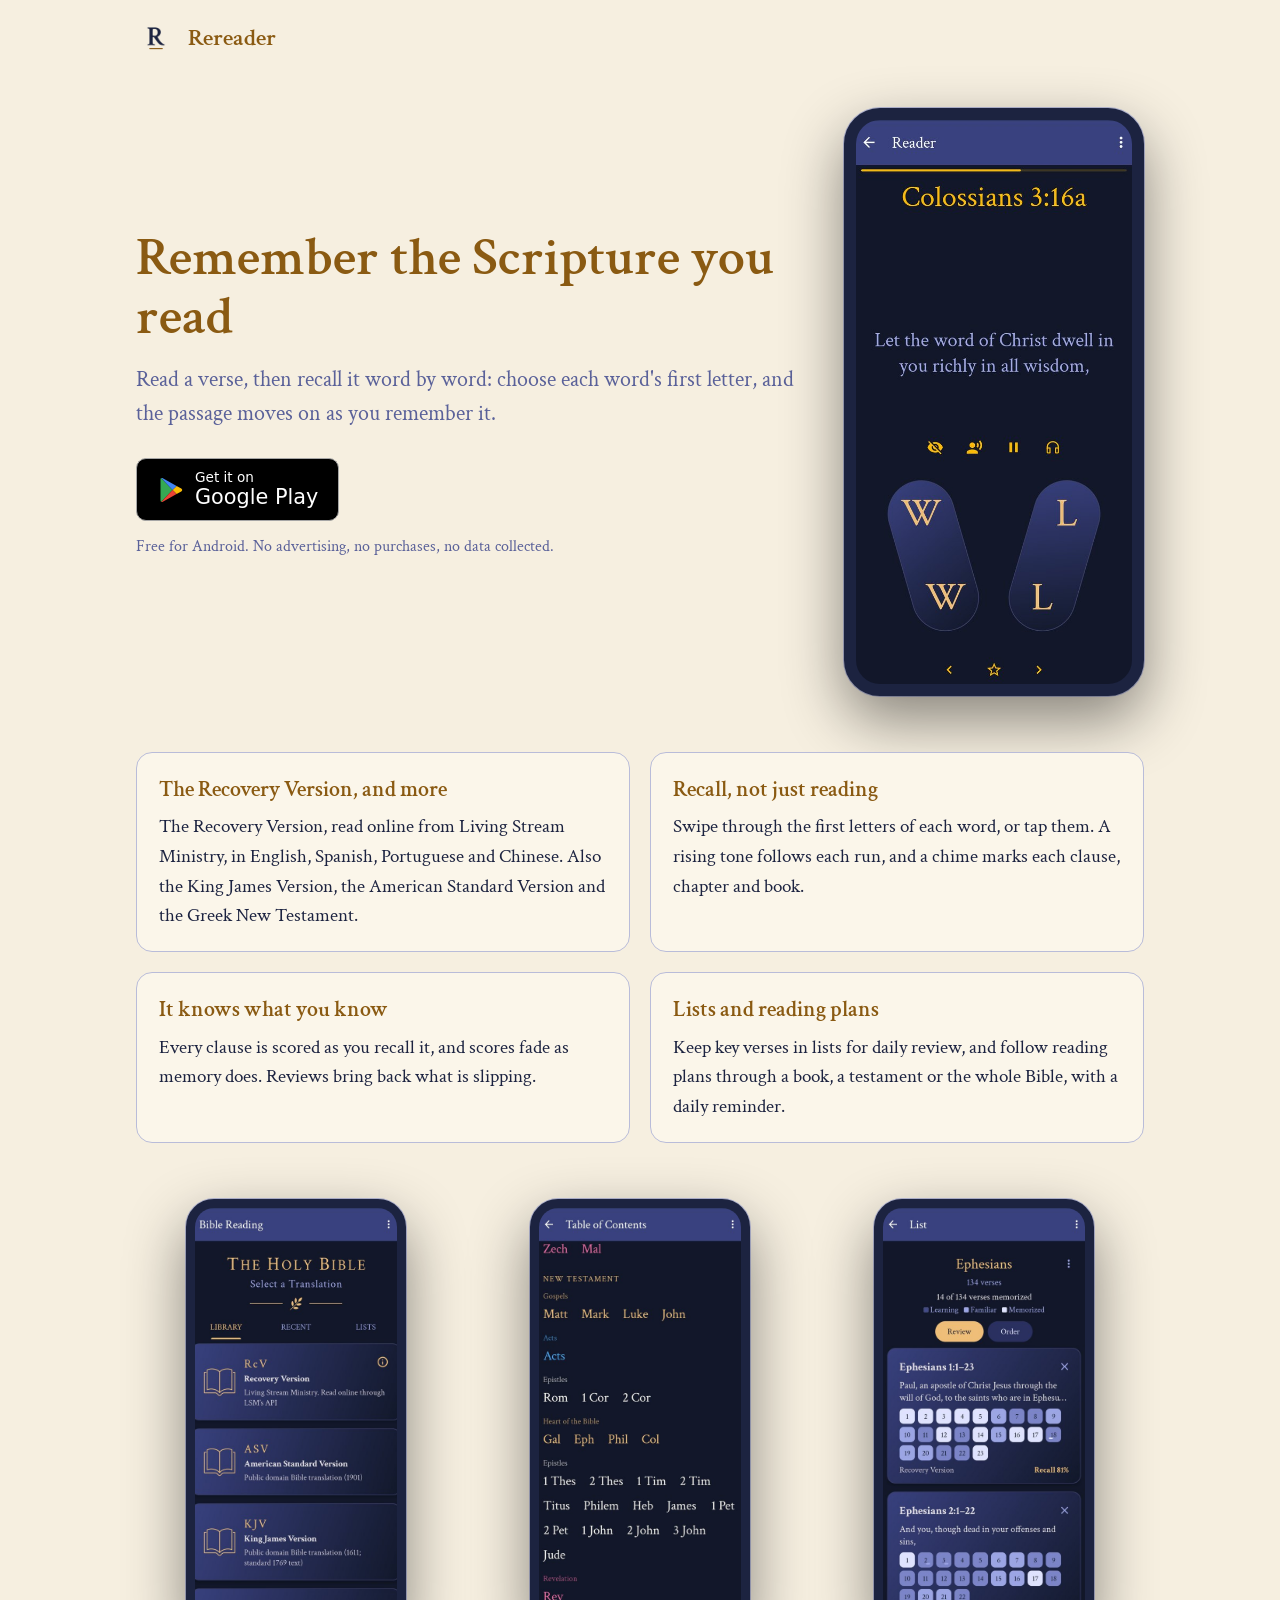
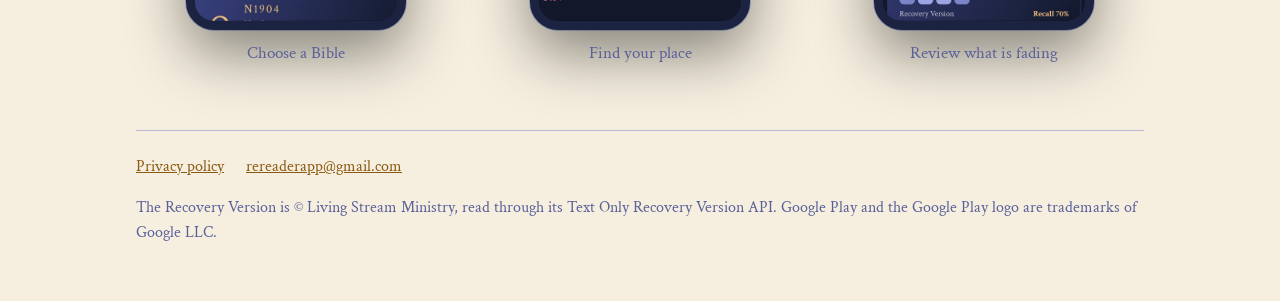
==== index.html @ 064f5627 "Add Rereader's landing page and privacy policy Moved from Flycricket: a landing page with a phone dr" ====
<!doctype html>
<html lang="en">
<head>
  <meta charset="utf-8">
  <meta name="viewport" content="width=device-width, initial-scale=1">
  <title>Rereader</title>
  <meta name="description" content="Rereader is a free Bible reading app for Android: read a verse, then recall it word by word. The Recovery Version, KJV, ASV and Greek New Testament, with reading plans and daily review.">
  <link rel="icon" href="images/icon.png">
  <link rel="preconnect" href="https://fonts.googleapis.com">
  <link rel="preconnect" href="https://fonts.gstatic.com" crossorigin>
  <link href="https://fonts.googleapis.com/css2?family=Crimson+Text:wght@400;600&display=swap" rel="stylesheet">
  <link rel="stylesheet" href="style.css">
</head>
<body>
  <div class="wrap">
    <header class="top">
      <img src="images/icon.png" alt="">
      <a class="name" href="./">Rereader</a>
    </header>

    <section class="hero">
      <div>
        <h1>Remember the Scripture you read</h1>
        <p class="lead">Read a verse, then recall it word by word: choose each word's first letter, and the passage moves on as you remember it.</p>
        <a class="play" href="https://play.google.com/store/apps/details?id=com.github.shannonbay.rereader">
          <svg viewBox="0 0 24 24" aria-hidden="true"><path fill="#34a853" d="M3.6 1.8 13.3 12l-9.7 10.2c-.4-.2-.6-.7-.6-1.2V3c0-.5.2-1 .6-1.2z"/><path fill="#fbbc04" d="M16.8 15.5 13.3 12l3.5-3.5 4 2.3c1.1.6 1.1 1.8 0 2.4z"/><path fill="#ea4335" d="M13.3 12 3.6 22.2c.4.2.9.2 1.4-.1l11.8-6.6z"/><path fill="#4285f4" d="M13.3 12 16.8 8.5 5 1.9c-.5-.3-1-.3-1.4-.1z"/></svg>
          <span>Get it on<strong>Google Play</strong></span>
        </a>
        <p class="note">Free for Android. No advertising, no purchases, no data collected.</p>
      </div>
      <div class="phone">
        <img src="images/reader.jpg" alt="Rereader's reader: Colossians 3:16 above two letter choices, W and L">
      </div>
    </section>

    <section class="features">
      <div class="feature">
        <h2>The Recovery Version, and more</h2>
        <p>The Recovery Version, read online from Living Stream Ministry, in English, Spanish, Portuguese and Chinese. Also the King James Version, the American Standard Version and the Greek New Testament.</p>
      </div>
      <div class="feature">
        <h2>Recall, not just reading</h2>
        <p>Swipe through the first letters of each word, or tap them. A rising tone follows each run, and a chime marks each clause, chapter and book.</p>
      </div>
      <div class="feature">
        <h2>It knows what you know</h2>
        <p>Every clause is scored as you recall it, and scores fade as memory does. Reviews bring back what is slipping.</p>
      </div>
      <div class="feature">
        <h2>Lists and reading plans</h2>
        <p>Keep key verses in lists for daily review, and follow reading plans through a book, a testament or the whole Bible, with a daily reminder.</p>
      </div>
    </section>

    <section class="gallery" aria-label="Screenshots">
      <figure>
        <div class="phone"><img src="images/bibles.jpg" alt="The Bibles: Recovery Version, ASV, KJV and the Greek New Testament"></div>
        <figcaption>Choose a Bible</figcaption>
      </figure>
      <figure>
        <div class="phone"><img src="images/contents.jpg" alt="The New Testament's books, by section"></div>
        <figcaption>Find your place</figcaption>
      </figure>
      <figure>
        <div class="phone"><img src="images/list.jpg" alt="A list of Ephesians' verses, shaded by how well each is known"></div>
        <figcaption>Review what is fading</figcaption>
      </figure>
    </section>

    <footer>
      <a href="privacy.html">Privacy policy</a>
      <a href="mailto:rereaderapp@gmail.com">rereaderapp@gmail.com</a>
      <p>The Recovery Version is © Living Stream Ministry, read through its Text Only Recovery Version API. Google Play and the Google Play logo are trademarks of Google LLC.</p>
    </footer>
  </div>
</body>
</html>
---- style.css ----
/* Rereader's site, in the app's own palette: gold and lavender on navy (dark), bronze and navy
   on parchment (light) */
:root {
  --bg: #12182a;
  --surface: #1a2137;
  --text: #e6e3f0;
  --muted: #9ca6e4;
  --accent: #efbf79;
  --accent-pale: #f7e3c2;
  --toolbar: #39417f;
  --outline: #3b406b;
  --frame: #05070d;
}

@media (prefers-color-scheme: light) {
  :root {
    --bg: #f6efe0;
    --surface: #fbf6ea;
    --text: #1c2340;
    --muted: #5a6199;
    --accent: #8a5a12;
    --accent-pale: #f0dcb4;
    --toolbar: #39417f;
    --outline: #b9bcd9;
    --frame: #1c2340;
  }
}

* { box-sizing: border-box; }

html { -webkit-text-size-adjust: 100%; }

body {
  margin: 0;
  background: var(--bg);
  color: var(--text);
  font-family: "Crimson Text", Georgia, "Times New Roman", serif;
  font-size: 1.2rem;
  line-height: 1.55;
}

a { color: var(--accent); }

.wrap {
  max-width: 1040px;
  margin: 0 auto;
  padding: 0 16px;
}

header.top {
  display: flex;
  align-items: center;
  gap: 12px;
  padding: 18px 0;
}

header.top img { width: 40px; height: 40px; border-radius: 10px; }

header.top .name {
  font-size: 1.5rem;
  font-weight: 600;
  color: var(--accent);
  text-decoration: none;
}

/* The hero: words beside a phone */
.hero {
  display: grid;
  grid-template-columns: 1fr auto;
  gap: 48px;
  align-items: center;
  padding: 32px 0 56px;
}

.hero h1 {
  font-size: clamp(2.2rem, 6vw, 3.4rem);
  line-height: 1.1;
  margin: 0 0 16px;
  color: var(--accent);
  font-weight: 600;
}

.hero p.lead {
  font-size: 1.35rem;
  color: var(--muted);
  margin: 0 0 28px;
}

.play {
  display: inline-flex;
  align-items: center;
  gap: 10px;
  background: #000;
  color: #fff;
  border: 1px solid #a6a6a6;
  border-radius: 10px;
  padding: 10px 20px;
  text-decoration: none;
  font-family: system-ui, -apple-system, "Segoe UI", Roboto, sans-serif;
  font-size: 0.85rem;
  line-height: 1.2;
}

.play svg { width: 28px; height: 28px; flex: none; }
.play strong { display: block; font-size: 1.3rem; font-weight: 500; }
.play:hover { border-color: #fff; }

.note {
  margin-top: 14px;
  font-size: 1rem;
  color: var(--muted);
}

/* A phone drawn in CSS, so a screenshot or recording of any shape fits without squashing */
.phone {
  width: min(300px, 78vw);
  aspect-ratio: 540 / 1058;
  border: 12px solid var(--frame);
  border-radius: 36px;
  overflow: hidden;
  background: var(--frame);
  box-shadow: 0 24px 60px rgba(0, 0, 0, 0.45), 0 0 0 1px var(--outline);
}

.phone img,
.phone video {
  display: block;
  width: 100%;
  height: 100%;
  object-fit: cover;
}

/* What it does */
.features {
  display: grid;
  /* Two by two on a wide screen, one column on a phone */
  grid-template-columns: repeat(auto-fit, minmax(min(100%, 400px), 1fr));
  gap: 20px;
  padding-bottom: 56px;
}

.feature {
  background: var(--surface);
  border: 1px solid var(--outline);
  border-radius: 16px;
  padding: 20px 22px;
}

.feature h2 {
  margin: 0 0 6px;
  font-size: 1.35rem;
  color: var(--accent);
  font-weight: 600;
}

.feature p { margin: 0; }

/* More screenshots */
.gallery {
  display: grid;
  grid-template-columns: repeat(auto-fit, minmax(200px, 1fr));
  gap: 24px;
  justify-items: center;
  padding-bottom: 64px;
}

.gallery figure { margin: 0; text-align: center; }
.gallery .phone { width: min(220px, 70vw); border-width: 9px; border-radius: 28px; }
.gallery figcaption { margin-top: 10px; color: var(--muted); font-size: 1.05rem; }

footer {
  border-top: 1px solid var(--outline);
  padding: 24px 0 40px;
  font-size: 1rem;
  color: var(--muted);
}

footer a { margin-right: 18px; }

/* The privacy policy */
.policy { max-width: 720px; padding-bottom: 48px; }
.policy h1 { color: var(--accent); font-weight: 600; font-size: 2.2rem; margin: 8px 0 4px; }
.policy h2 { color: var(--accent); font-weight: 600; font-size: 1.35rem; margin: 28px 0 6px; }
.policy .effective { color: var(--muted); margin-top: 0; }

@media (max-width: 760px) {
  .hero {
    grid-template-columns: 1fr;
    justify-items: center;
    text-align: center;
    gap: 36px;
    padding-top: 12px;
  }
}
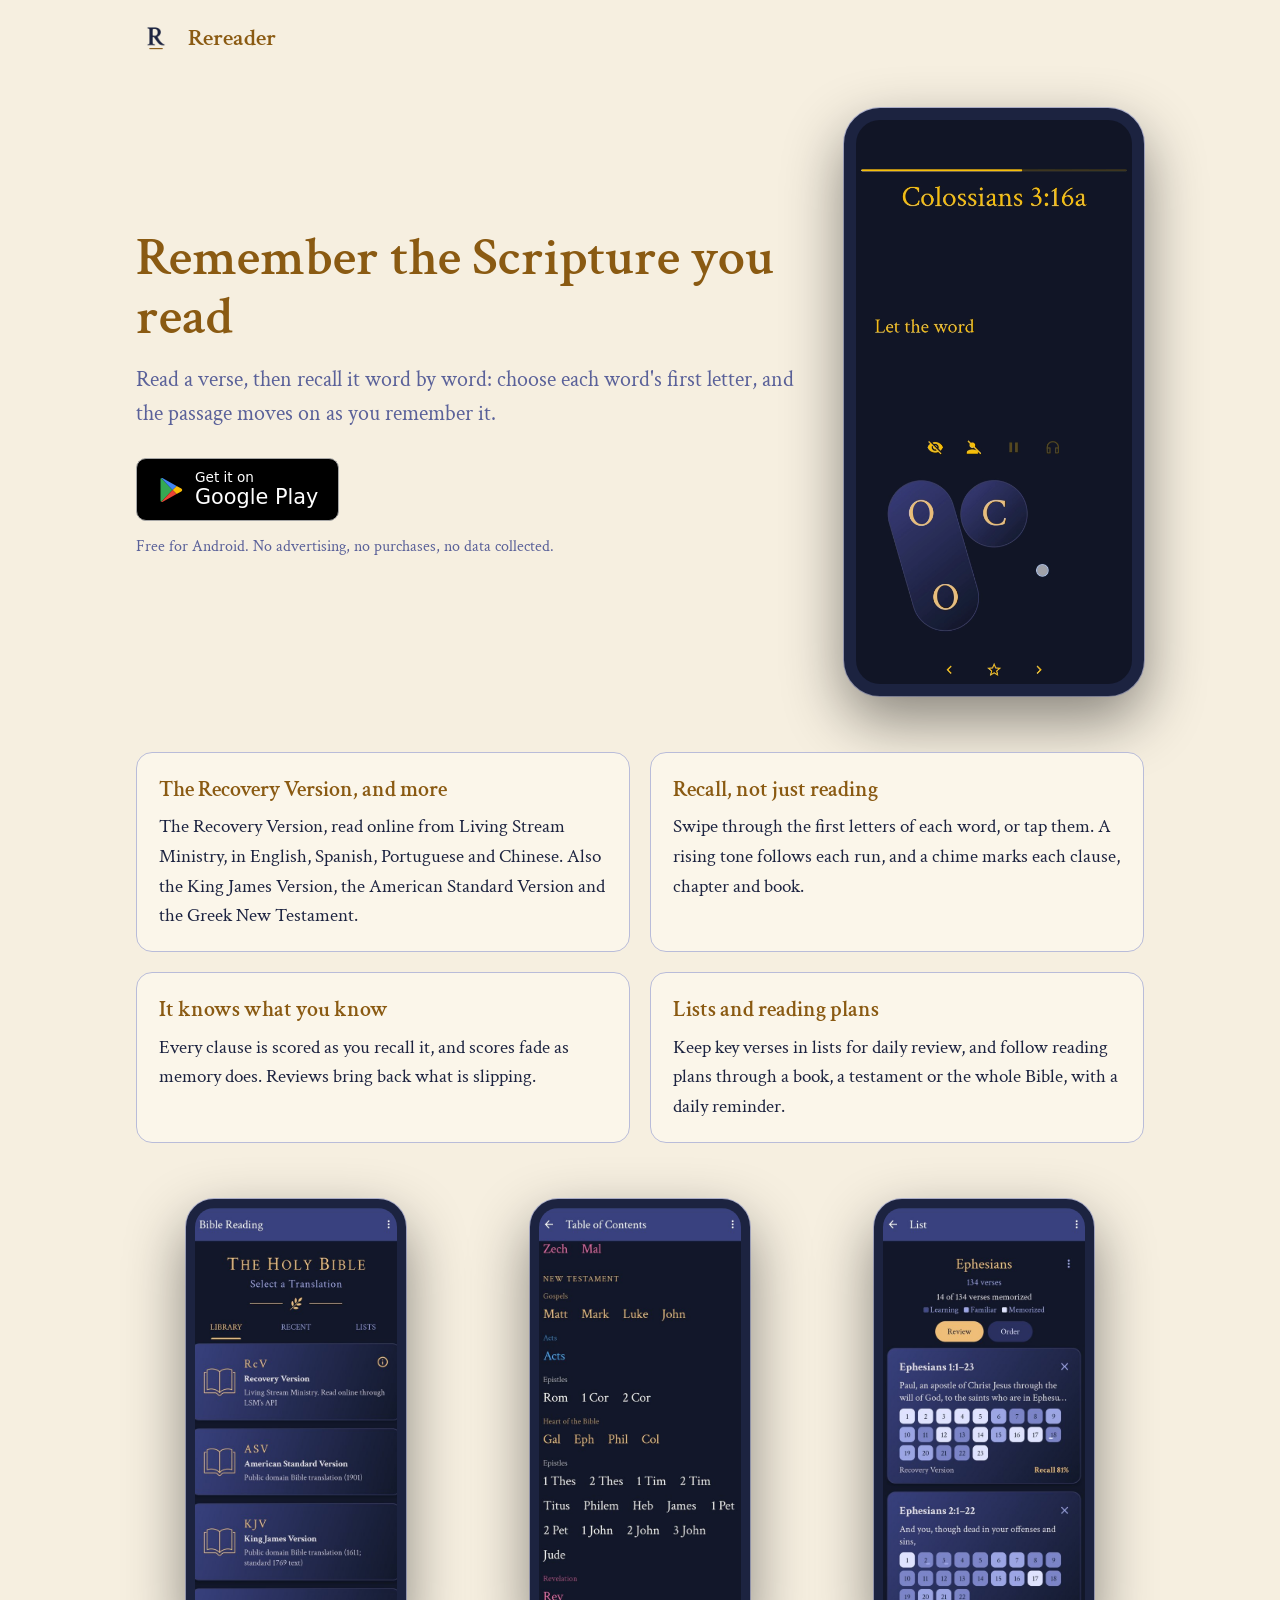
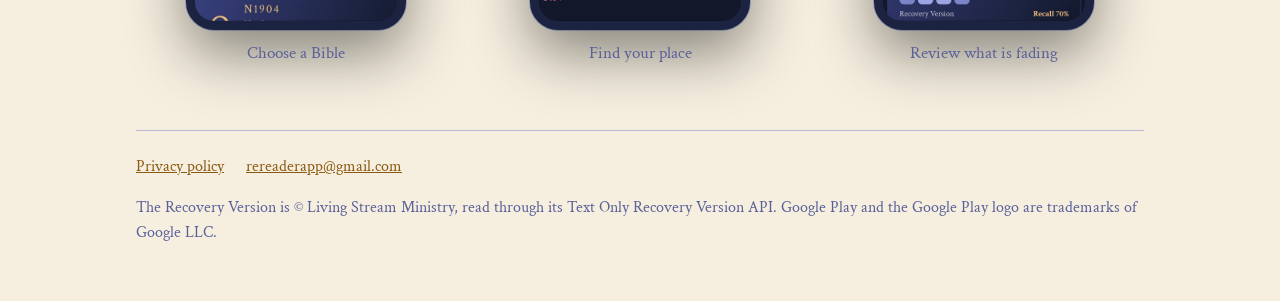
==== commit e7b65c0d: "Show recall in action: a looping video in the landing page's phone An 18-second screen recording of " ====
--- a/index.html
+++ b/index.html
@@ -29,7 +29,12 @@
         <p class="note">Free for Android. No advertising, no purchases, no data collected.</p>
       </div>
       <div class="phone">
-        <img src="images/reader.jpg" alt="Rereader's reader: Colossians 3:16 above two letter choices, W and L">
+        <!-- Recall in action; the poster shows where the video can't play -->
+        <video autoplay muted loop playsinline poster="video/recall-poster.jpg"
+               aria-label="Recalling Colossians 3:16 in Rereader, a letter at a time">
+          <source src="video/recall.webm" type="video/webm">
+          <img src="images/reader.jpg" alt="Rereader's reader: Colossians 3:16 above two letter choices">
+        </video>
       </div>
     </section>
 
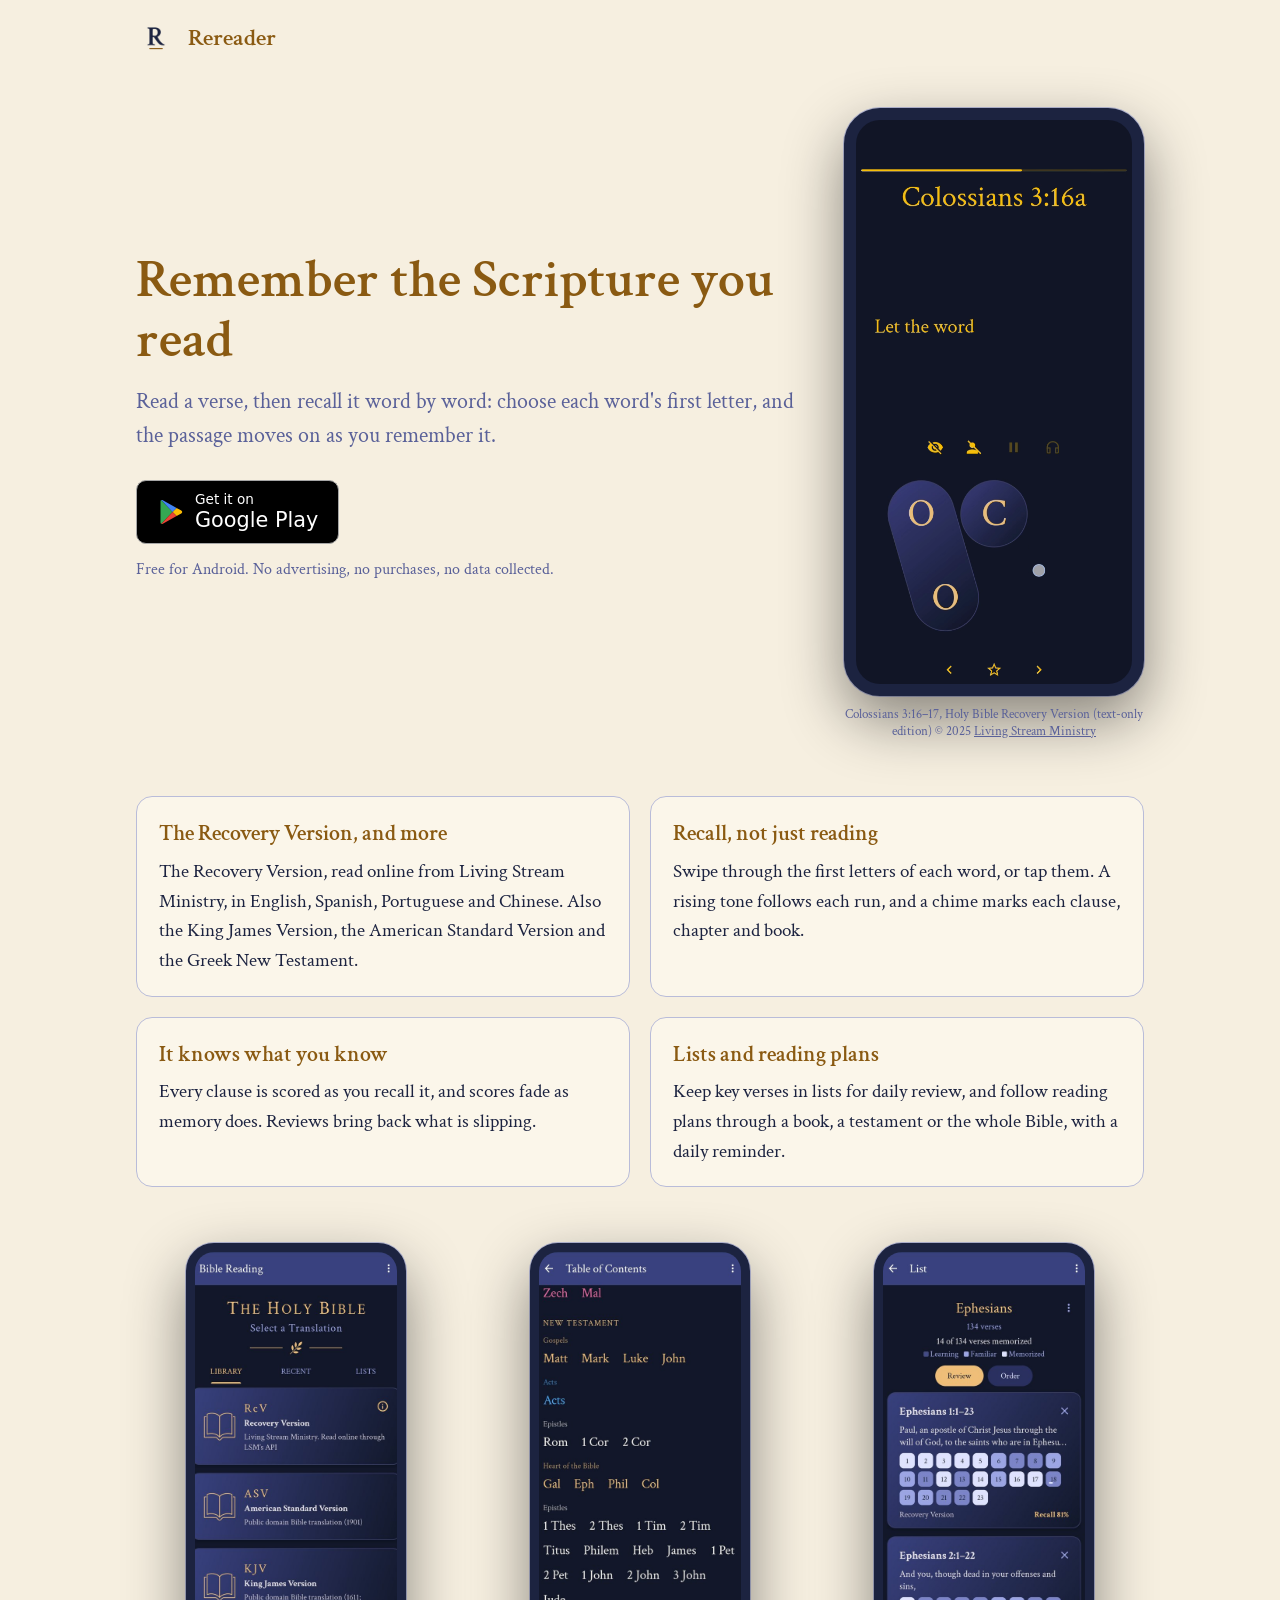
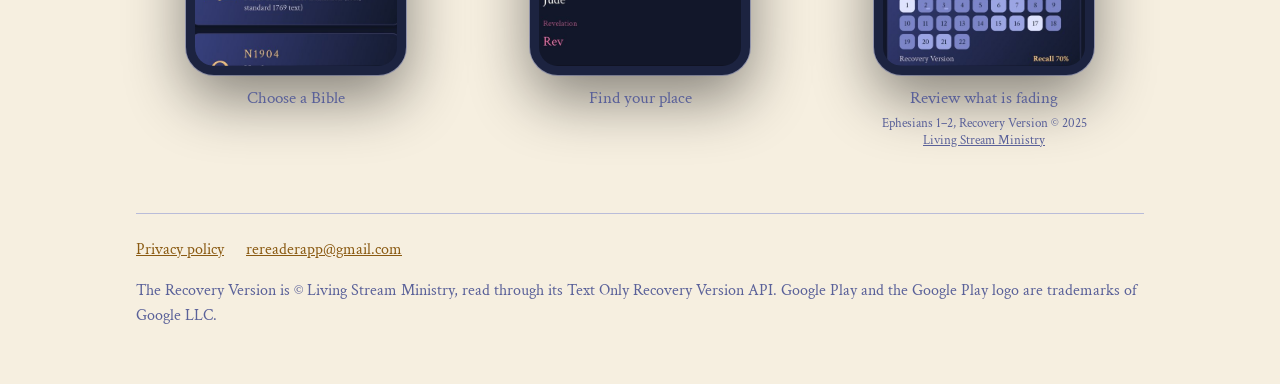
==== commit 8eaff132: "Credit the Recovery Version text shown in the video and screenshots The recall video shows Colossian" ====
--- a/index.html
+++ b/index.html
@@ -28,14 +28,17 @@
         </a>
         <p class="note">Free for Android. No advertising, no purchases, no data collected.</p>
       </div>
-      <div class="phone">
-        <!-- Recall in action; the poster shows where the video can't play -->
-        <video autoplay muted loop playsinline poster="video/recall-poster.jpg"
-               aria-label="Recalling Colossians 3:16 in Rereader, a letter at a time">
-          <source src="video/recall.webm" type="video/webm">
-          <img src="images/reader.jpg" alt="Rereader's reader: Colossians 3:16 above two letter choices">
-        </video>
-      </div>
+      <figure class="demo">
+        <div class="phone">
+          <!-- Recall in action; the poster shows where the video can't play -->
+          <video autoplay muted loop playsinline poster="video/recall-poster.jpg"
+                 aria-label="Recalling Colossians 3:16 in Rereader, a letter at a time">
+            <source src="video/recall.webm" type="video/webm">
+            <img src="images/reader.jpg" alt="Rereader's reader: Colossians 3:16 above two letter choices">
+          </video>
+        </div>
+        <figcaption class="credit">Colossians 3:16–17, Holy Bible Recovery Version (text-only edition) © 2025 <a href="https://www.lsm.org">Living Stream Ministry</a></figcaption>
+      </figure>
     </section>
 
     <section class="features">
@@ -69,6 +72,7 @@
       <figure>
         <div class="phone"><img src="images/list.jpg" alt="A list of Ephesians' verses, shaded by how well each is known"></div>
         <figcaption>Review what is fading</figcaption>
+        <p class="credit">Ephesians 1–2, Recovery Version © 2025 <a href="https://www.lsm.org">Living Stream Ministry</a></p>
       </figure>
     </section>
 
--- a/style.css
+++ b/style.css
@@ -130,6 +130,22 @@
   object-fit: cover;
 }
 
+/* The Scripture shown in the video and screenshots, credited beneath them */
+.demo { margin: 0; }
+
+.credit {
+  width: min(300px, 78vw);
+  margin: 10px auto 0;
+  font-size: 0.8rem;
+  line-height: 1.35;
+  text-align: center;
+  color: var(--muted);
+}
+
+.credit a { color: inherit; }
+
+.gallery .credit { width: min(220px, 70vw); margin-top: 4px; }
+
 /* What it does */
 .features {
   display: grid;
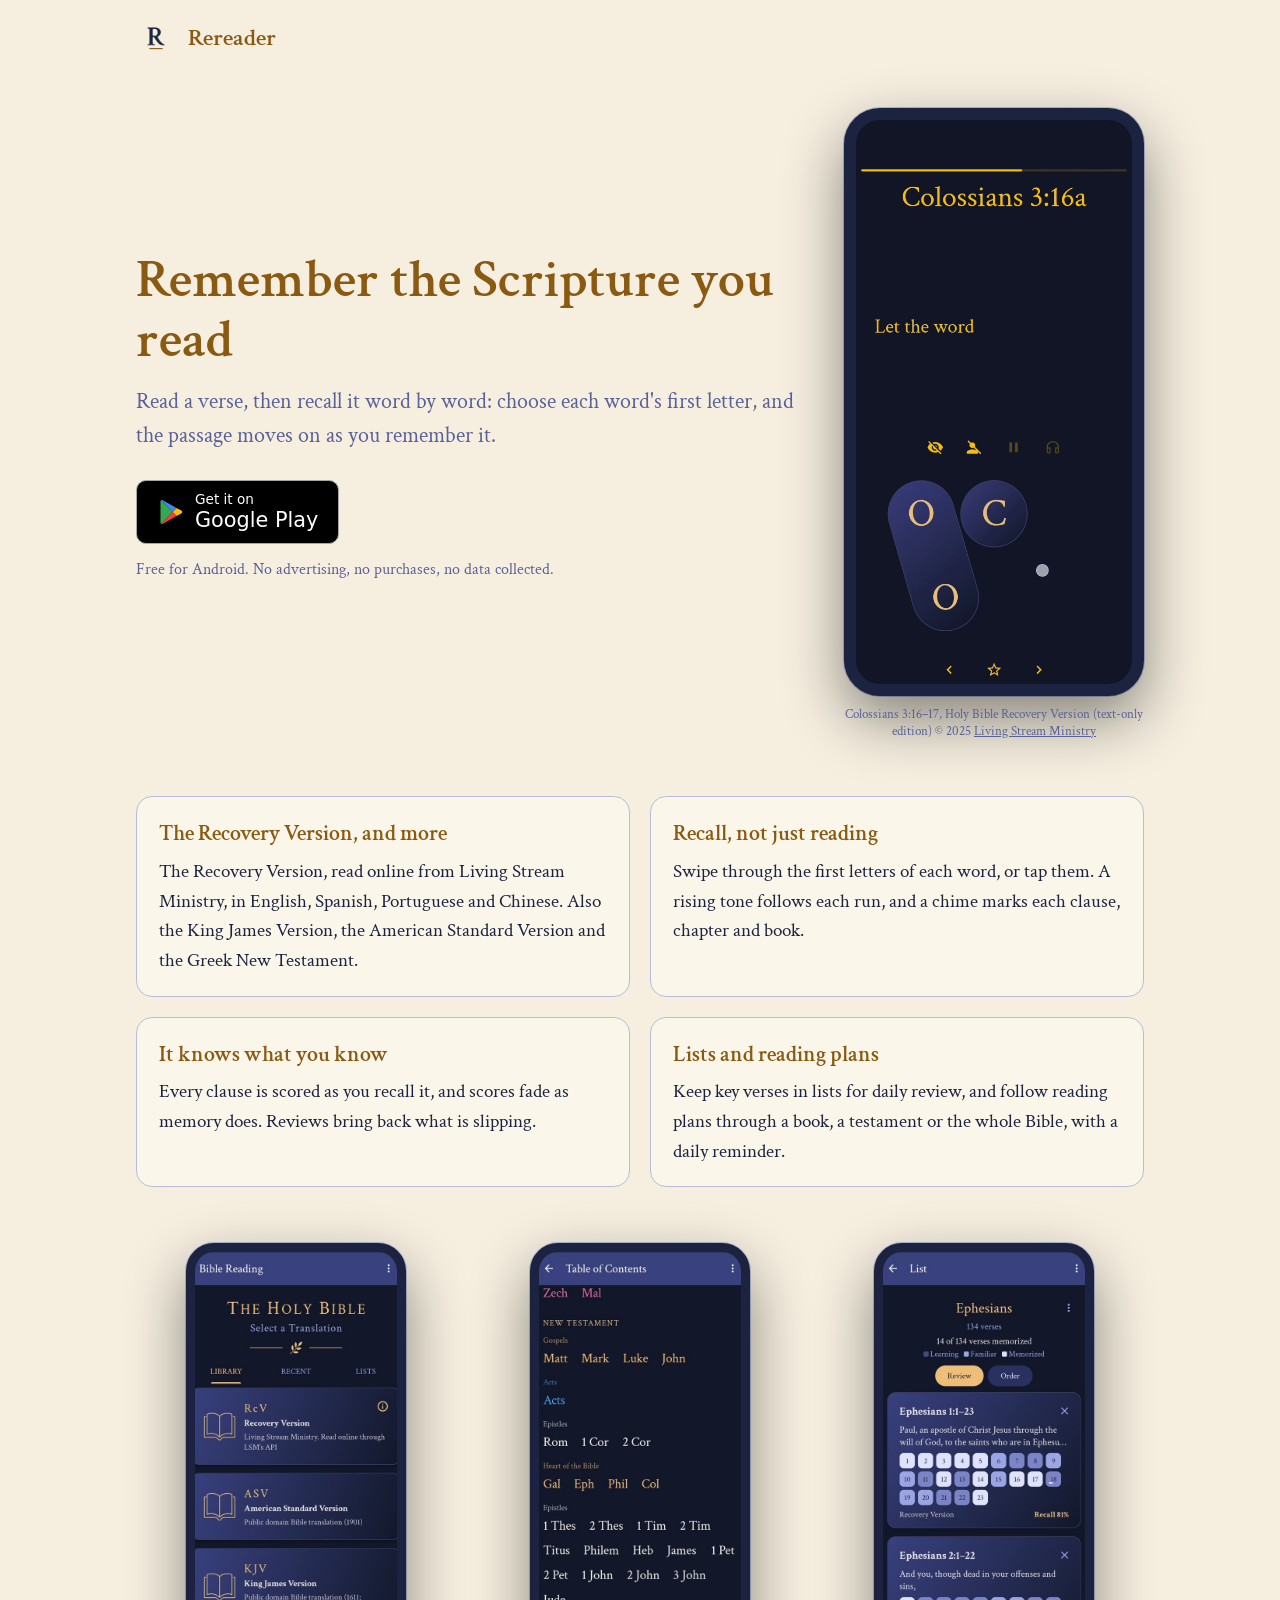
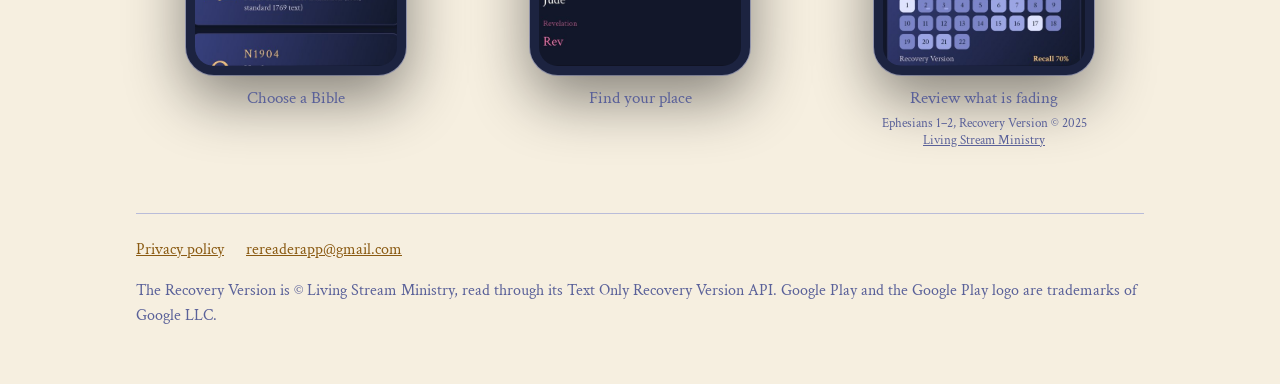
==== commit 3d8f3fd7: "Keep the credits small and wrapped under their phones Firefox showed a new page with the old cached " ====
--- a/index.html
+++ b/index.html
@@ -9,7 +9,7 @@
   <link rel="preconnect" href="https://fonts.googleapis.com">
   <link rel="preconnect" href="https://fonts.gstatic.com" crossorigin>
   <link href="https://fonts.googleapis.com/css2?family=Crimson+Text:wght@400;600&display=swap" rel="stylesheet">
-  <link rel="stylesheet" href="style.css">
+  <link rel="stylesheet" href="style.css?v=3">
 </head>
 <body>
   <div class="wrap">
--- a/style.css
+++ b/style.css
@@ -131,10 +131,9 @@
 }
 
 /* The Scripture shown in the video and screenshots, credited beneath them */
-.demo { margin: 0; }
+.demo { margin: 0; width: min(300px, 78vw); }
 
 .credit {
-  width: min(300px, 78vw);
   margin: 10px auto 0;
   font-size: 0.8rem;
   line-height: 1.35;
@@ -144,7 +143,8 @@
 
 .credit a { color: inherit; }
 
-.gallery .credit { width: min(220px, 70vw); margin-top: 4px; }
+.gallery figure { width: min(220px, 70vw); }
+.gallery .credit { margin-top: 4px; }
 
 /* What it does */
 .features {
